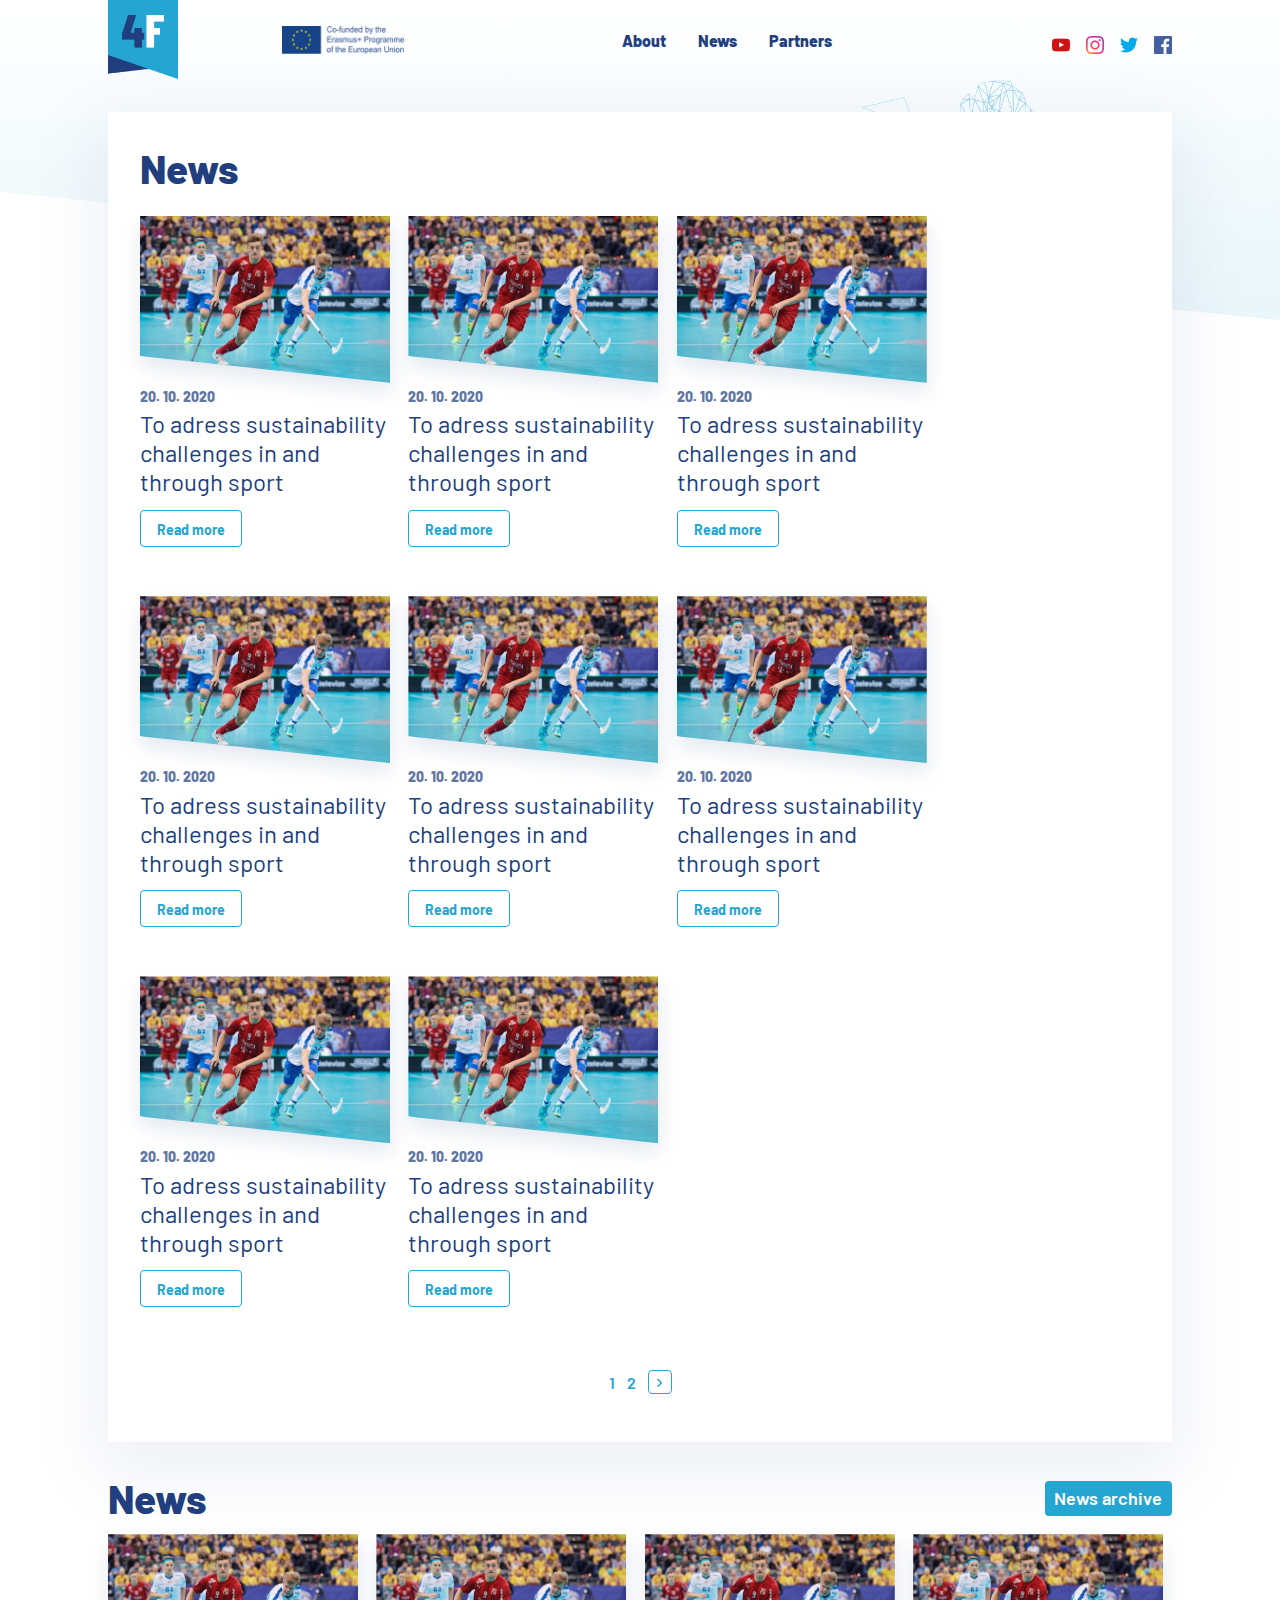
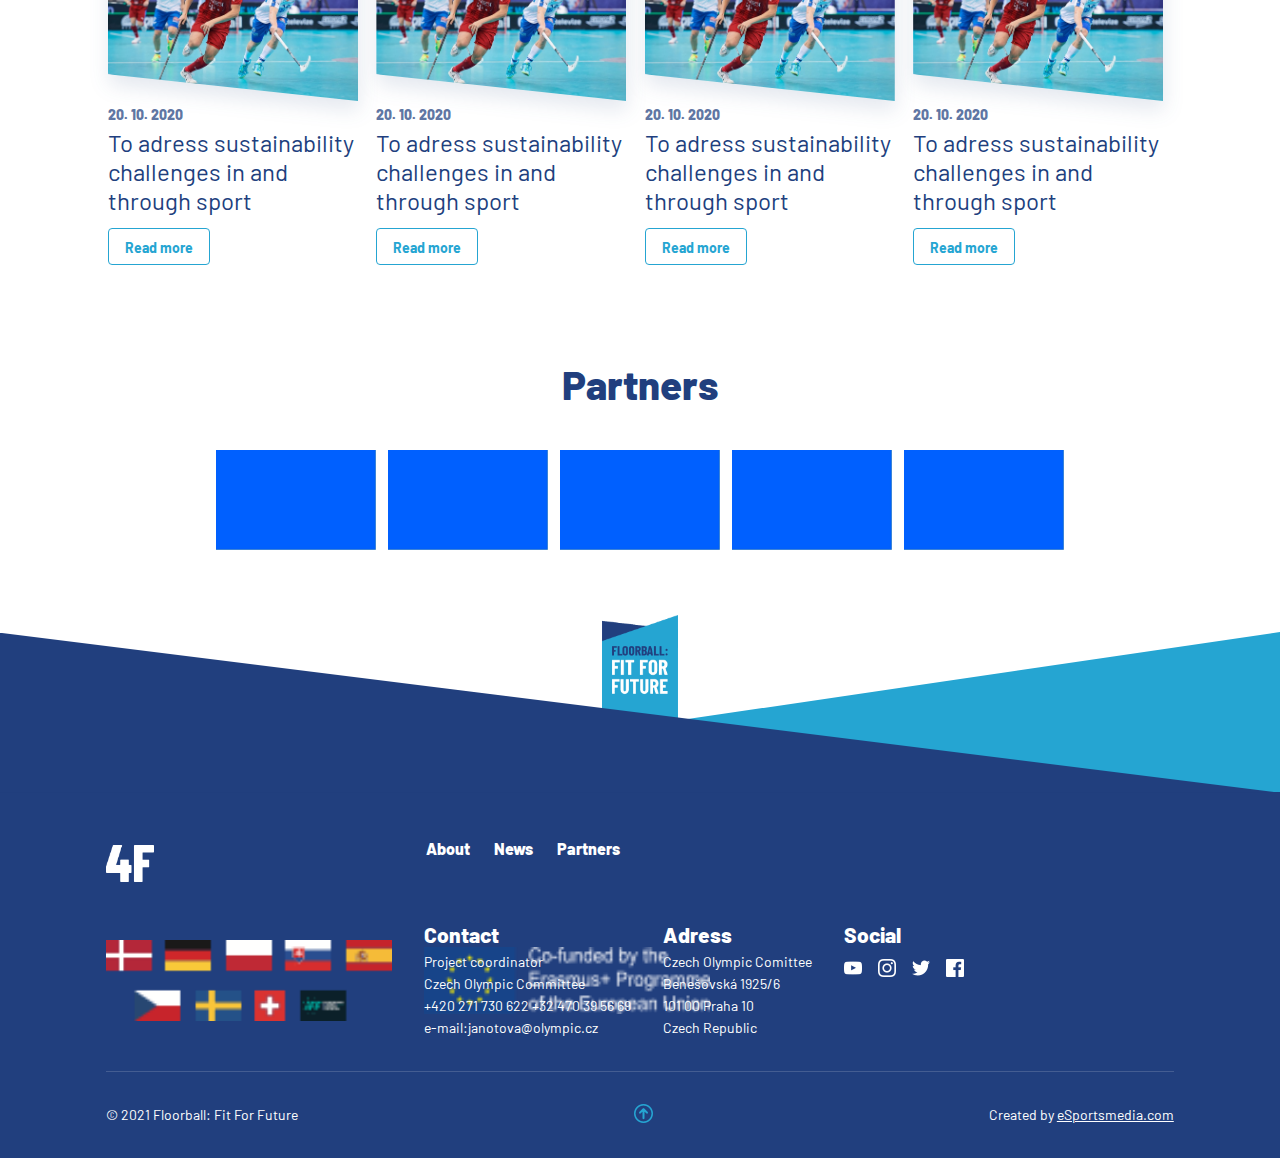
==== archive.html @ e1ddddab "Archive Page" ====
<!DOCTYPE html>
<html lang="en">
<head>
    <meta charset="UTF-8">
    <meta http-equiv="X-UA-Compatible" content="IE=edge">
    <meta name="viewport" content="width=device-width, initial-scale=1.0">
    <link rel="preconnect" href="https://fonts.googleapis.com">
    <link rel="preconnect" href="https://fonts.gstatic.com" crossorigin>
    <link href="https://fonts.googleapis.com/css2?family=Barlow:wght@400;700;800&display=swap" rel="stylesheet">
    <link rel="stylesheet" type="text/css" href="./css/style.css">
    <title>Florbal</title>
</head>
<body>
    <header class="header">
        <div class="logo_container">
            <a href="#">
                <img src="./images/logo.png" alt="logo">
            </a>
            <img src="./images/flags.png" alt="flags">
        </div>
        <div class="menu_container">
            <div class="eu_container">
                <img src="./images/ico-eu.png" srcset="./images/ico-eu@2x.png 2x, ./images/ico-eu@3x.png 3x" alt="eu">
                <img src="./images/flags.png" alt="flags">
            </div>
            <nav class="nav">
                <ul>
                    <li><a href="#">About</a></li>
                    <li><a href="#">News</a></li>
                    <li><a href="#">Partners</a></li>
                </ul>
            </nav>
            <div class="socialIcons_container">
                <a href="#">
                    <img src="./images/yt.png" alt="youtube-icon">
                </a>
                <a href="#">
                    <img src="./images/ig.png" alt="instagram-icon">
                </a>
                <a href="#">
                    <img src="./images/tw.png" alt="twitter-icon">
                </a>
                <a href="#">
                    <img src="./images/fb.png" alt="facebook-icon">
                </a>
            </div>
        </div>
        <div class="burger">
            <div></div>
            <div></div>
            <div></div>
        </div>
    </header>
    <div class="bg_rec article"></div>
    <img src="./images/group-20.png"
     srcset="./images/group-20@2x.png 2x,
             ./images/group-20@3x.png 3x"
     class="bg_figure">
    <main class="hp_main">
        <section class="news archive">
            <div class="news_header archive">
                <h1>News</h1>
            </div>
            <div class="news_container archive">
                <div class="news_article">
                    <div>
                        <img src="./images/news-img3.png" alt="">
                    </div>
                    <div>
                        <span>20. 10. 2020</span>
                        <h2>To adress sustainability challenges in and through sport</h2>
                        <a><span> Read more</span></a>
                    </div>
                    <a class="stretched_link" href="#"></a>
                </div>
                <div class="news_article">
                    <div>
                        <img src="./images/news-img3.png" alt="">
                    </div>
                    <div>
                        <span>20. 10. 2020</span>
                        <h2>To adress sustainability challenges in and through sport</h2>
                        <a><span> Read more</span></a>
                    </div>
                    <a class="stretched_link" href="#"></a>
                </div>
                <div class="news_article">
                    <div>
                        <img src="./images/news-img3.png" alt="">
                    </div>
                    <div>
                        <span>20. 10. 2020</span>
                        <h2>To adress sustainability challenges in and through sport</h2>
                        <a><span> Read more</span></a>
                    </div>
                    <a class="stretched_link" href="#"></a>
                </div>
                <div class="news_article">
                    <div>
                        <img src="./images/news-img3.png" alt="">
                    </div>
                    <div>
                        <span>20. 10. 2020</span>
                        <h2>To adress sustainability challenges in and through sport</h2>
                        <a><span> Read more</span></a>
                    </div>
                    <a class="stretched_link" href="#"></a>
                </div>
                <div class="news_article">
                    <div>
                        <img src="./images/news-img3.png" alt="">
                    </div>
                    <div>
                        <span>20. 10. 2020</span>
                        <h2>To adress sustainability challenges in and through sport</h2>
                        <a><span> Read more</span></a>
                    </div>
                    <a class="stretched_link" href="#"></a>
                </div>
                <div class="news_article">
                    <div>
                        <img src="./images/news-img3.png" alt="">
                    </div>
                    <div>
                        <span>20. 10. 2020</span>
                        <h2>To adress sustainability challenges in and through sport</h2>
                        <a><span> Read more</span></a>
                    </div>
                    <a class="stretched_link" href="#"></a>
                </div>
                <div class="news_article">
                    <div>
                        <img src="./images/news-img3.png" alt="">
                    </div>
                    <div>
                        <span>20. 10. 2020</span>
                        <h2>To adress sustainability challenges in and through sport</h2>
                        <a><span> Read more</span></a>
                    </div>
                    <a class="stretched_link" href="#"></a>
                </div>
                <div class="news_article">
                    <div>
                        <img src="./images/news-img3.png" alt="">
                    </div>
                    <div>
                        <span>20. 10. 2020</span>
                        <h2>To adress sustainability challenges in and through sport</h2>
                        <a><span>Read more</span></a>
                    </div>
                    <a class="stretched_link" href="#"></a>
                </div>
            </div>
            <div class="archive_btns_container">
                <a href="#">1</a>
                <a href="#">2</a>
                <a class="arrow" href="#">
                    <svg width="5" height="9" viewBox="0 0 7 11" fill="none" xmlns="http://www.w3.org/2000/svg">
                    <path d="M1.41 0L0 1.41L4.58 6L0 10.59L1.41 12L7.41 6L1.41 0Z" fill="#25A5D2"/>
                    </svg>
                </a>
            </div>
        </section>
        <section class="news">
            <div class="news_header">
                <h1>News</h1>
                <a href="#">News archive</a>
            </div>
            <div class="news_container">
                <div class="news_article">
                    <div>
                        <img src="./images/news-img3.png" alt="">
                    </div>
                    <div>
                        <span>20. 10. 2020</span>
                        <h2>To adress sustainability challenges in and through sport</h2>
                        <a><span>Read more</span> </a>
                    </div>
                    <a class="stretched_link" href="#"></a>
                </div>
                <div class="news_article">
                    <div>
                        <img src="./images/news-img3.png" alt="">
                    </div>
                    <div>
                        <span>20. 10. 2020</span>
                        <h2>To adress sustainability challenges in and through sport</h2>
                        <a><span>Read more</span> </a>
                    </div>
                    <a class="stretched_link" href="#"></a>
                </div>
                <div class="news_article">
                    <div>
                        <img src="./images/news-img3.png" alt="">
                    </div>
                    <div>
                        <span>20. 10. 2020</span>
                        <h2>To adress sustainability challenges in and through sport</h2>
                        <a><span>Read more</span> </a>
                    </div>
                    <a class="stretched_link" href="#"></a>
                </div>
                <div class="news_article">
                    <div>
                        <img src="./images/news-img3.png" alt="">
                    </div>
                    <div>
                        <span>20. 10. 2020</span>
                        <h2>To adress sustainability challenges in and through sport</h2>
                        <a><span>Read more</span> </a>
                    </div>
                    <a class="stretched_link" href="#"></a>
                </div>
            </div>
        </section>
        <section class="partners">
            <h1>Partners</h1>
            <div class="partners_container">
                <a href="#">
                    <img src="./images/partner.jpg" alt="">
                </a>
                <a href="#">
                    <img src="./images/partner.jpg" alt="">
                </a>
                <a href="#">
                    <img src="./images/partner.jpg" alt="">
                </a>
                <a href="#">
                    <img src="./images/partner.jpg" alt="">
                </a>
                <a href="#">
                    <img src="./images/partner.jpg" alt="">
                </a>
            </div>
        </section>
    </main>
    <footer class="footer">
        <img class="footer_bg_logo" src="./images/footer-bg-logo.png" alt="">
        <img class="footer_bg_img" src="./images/adobe-stock-319854971-copy.png" srcset="./images/adobe-stock-319854971-copy@2x.png 2x, ./images/adobe-stock-319854971-copy@3x.png 3x" alt="">
        <div class="footer_bg">
            <div class="triangle1"></div>
            <div class="triangle2"></div>
        </div>
        <div class="footer_container">
            <div class="footer_content">
                <div class="row1">
                    <div>
                        <img src="./images/footer-logo.png" alt="">
                    </div>
                    <ul>
                        <li><a href="#">About</a></li>
                        <li><a href="#">News</a></li>
                        <li><a href="#">Partners</a></li>
                    </ul>
                </div>
                <div class="row2">
                    <div>
                        <img src="./images/flags.png" alt="">
                        <img src="./images/ico-eu-white.png" alt="">
                    </div>
                    <div>
                        <h3>Contact</h3>
                        <span>Project coordinator <br> Czech Olympic Committee <br> +420 271 730 622 +32 470 39 56 69 <br> e-mail:janotova@olympic.cz</span>
                    </div>
                    <div>
                        <h3>Adress</h3>
                        <span>Czech Olympic Comittee <br> Benešovská 1925/6 <br> 101 00 Praha 10 <br> Czech Republic</span>
                    </div>
                    <div>
                        <h3>Social</h3>
                        <div>
                            <a href="#">
                                <img src="./images/yt-white.png" alt="">
                            </a>
                            <a href="#">
                                <img src="./images/ig-white.png" alt="">
                            </a>
                            <a href="#">
                                <img src="./images/tw-white.png" alt="">
                            </a>
                            <a href="#">
                                <img src="./images/fb-white.png" alt="">
                            </a>
                        </div>
                    </div>
                </div>
                <div class="row3">
                    <span>© 2021 Floorball: Fit For Future</span>
                    <button class="scroll_up_btn">
                        <img src="./images/scroll-up.png" alt="">
                    </button>
                    <span>Created by <a href="https://www.esportsmedia.com/" target="_blank">eSportsmedia.com</a></span>
                </div>
            </div>
        </div>
    </footer>

    <script src="./main.js"></script>
</body>
</html>
---- css/style.css ----
* {
  padding: 0;
  margin: 0;
  box-sizing: border-box;
}

html {
  scroll-behavior: smooth;
}

body {
  font-family: "Barlow", sans-serif;
}

h1 {
  font-size: 2.5rem;
  font-weight: 800;
}

h2 {
  font-size: 1.5rem;
  font-weight: 800;
}

h3 {
  font-size: 1.3125rem;
  font-weight: 800;
}

p {
  font-size: 1.125rem;
  line-height: 1.44;
}

span {
  font-size: 0.875rem;
  font-weight: 800;
}

a {
  text-decoration: none;
}

li {
  list-style: none;
}

img {
  max-width: 100%;
}

.bg_rec {
  width: 100%;
  height: 70vh;
  position: absolute;
  z-index: -10;
  top: 0;
  left: 0;
  background-image: linear-gradient(to bottom, #fff, #e9f6fa);
  clip-path: polygon(0 0, 100% 0, 100% 100%, 0 77%);
}
.bg_rec.article {
  clip-path: polygon(0 0, 100% 0, 100% 100%, 0 60%);
}

.bg_figure {
  display: none;
}

.stretched_link {
  position: absolute;
  inset: 0;
  width: 100%;
  height: 100%;
  z-index: 10;
}

@media only screen and (min-width: 1280px) {
  .bg_figure {
    display: block;
    position: absolute;
    left: 0;
    top: 5rem;
    height: 30rem;
    width: 100%;
    object-fit: contain;
    z-index: -1;
  }

  .bg_rec {
    height: 37rem;
  }
  .bg_rec.article {
    height: 20rem;
  }
}
@media only screen and (min-width: 1536px) {
  h1 {
    font-size: 3.75rem;
  }

  .bg_rec {
    height: 62rem;
  }
  .bg_rec.article {
    height: 30rem;
  }

  .bg_figure {
    height: 55rem;
    width: 90%;
  }
}
.header {
  display: flex;
  align-items: center;
  justify-content: space-between;
  height: 80px;
  padding: 0 0.75rem;
}

.logo_container {
  height: 100%;
  z-index: 30;
}
.logo_container img:nth-child(1) {
  height: 100%;
  transform: translateY(-1px);
  object-fit: contain;
}
.logo_container img:nth-child(2) {
  display: none;
}

.menu_container {
  z-index: 19;
  position: fixed;
  transform: translateX(100%);
  height: 100%;
  width: 15rem;
  background-image: linear-gradient(to bottom, #fff, #e9f6fa);
  top: 0;
  right: 0;
  display: flex;
  flex-direction: column;
  align-items: center;
  transition: transform 0.3s ease-in-out;
}
.menu_container.active {
  transform: translateX(0);
}
.menu_container .eu_container {
  display: flex;
  flex-direction: column;
  justify-content: center;
  flex: 0.4;
  gap: 2rem;
}
.menu_container .eu_container img {
  object-fit: contain;
}
.menu_container .nav {
  flex: 0.2;
}
.menu_container .nav ul {
  display: flex;
  flex-direction: column;
  gap: 1rem;
}
.menu_container .nav ul li {
  font-weight: 800;
}
.menu_container .nav ul li a {
  position: relative;
  color: #213f7e;
}
.menu_container .nav ul li a::after {
  content: "";
  background: #25a5d2;
  display: none;
  position: absolute;
  right: 0;
  bottom: 0;
  width: 0;
  height: 2px;
  transition: width 0.6s cubic-bezier(0.25, 1, 0.5, 1);
}
.menu_container .nav ul li a:hover {
  color: #25a5d2;
}
.menu_container .nav ul li a:hover::after {
  right: auto;
  width: 100%;
  left: 0;
}
.menu_container .socialIcons_container {
  flex: 0.4;
  display: flex;
  gap: 1rem;
}
.menu_container .socialIcons_container a {
  position: relative;
  height: 18px;
}
.menu_container .socialIcons_container a::after {
  content: "";
  display: none;
  position: absolute;
  right: 0;
  top: 0;
  width: 0;
  height: 2px;
  transition: width 0.6s cubic-bezier(0.25, 1, 0.5, 1);
}
.menu_container .socialIcons_container a:nth-child(1)::after {
  background: #FF0000;
}
.menu_container .socialIcons_container a:nth-child(2)::after {
  background: linear-gradient(to right, #fdf497 0%, #fdf497 5%, #fd5949 45%, #d6249f 60%, #285AEB 90%);
}
.menu_container .socialIcons_container a:nth-child(3)::after {
  background: #1DA1F2;
}
.menu_container .socialIcons_container a:nth-child(4)::after {
  background: #4267B2;
}
.menu_container .socialIcons_container a:hover::after {
  right: auto;
  width: 100%;
  left: 0;
}
.menu_container .socialIcons_container a img {
  object-fit: contain;
}

.burger {
  cursor: pointer;
  z-index: 20;
  padding: 0 0.75rem;
}
.burger div {
  width: 2rem;
  height: 0.25rem;
  background: #213f7e;
  border-radius: 0.75rem;
  transition: transform 0.2s ease-in;
}
.burger div:nth-child(2) {
  margin: 0.5rem 0;
}
.burger.active div:nth-child(1) {
  transform: rotate(45deg);
}
.burger.active div:nth-child(2) {
  display: none;
}
.burger.active div:nth-child(3) {
  transform: rotate(-45deg) translate(3px, -3px);
}

@media only screen and (min-width: 768px) {
  .header {
    width: 85%;
    margin: 0 auto;
  }

  .menu_container {
    width: 20rem;
  }
}
@media only screen and (min-width: 1280px) {
  .header {
    justify-content: unset;
  }

  .burger {
    display: none;
  }

  .menu_container {
    transform: translateX(0);
    position: unset;
    background: none;
    flex-direction: row;
    flex: 1;
    margin-left: 6.5rem;
  }
  .menu_container .eu_container {
    flex: 1;
    justify-content: flex-start;
  }
  .menu_container .eu_container img:nth-child(1) {
    width: max-content;
    max-height: 1.8rem;
  }
  .menu_container .eu_container img:nth-child(2) {
    display: none;
  }
  .menu_container .nav {
    flex: 1;
    display: flex;
    justify-content: center;
  }
  .menu_container .nav ul {
    flex-direction: row;
    gap: 2rem;
  }
  .menu_container .nav ul li a {
    padding-bottom: 0.3rem;
  }
  .menu_container .nav ul li a::after {
    display: block;
  }
  .menu_container .socialIcons_container {
    flex: 1;
    justify-content: flex-end;
  }
  .menu_container .socialIcons_container a {
    padding-top: 0.3rem;
  }
  .menu_container .socialIcons_container a::after {
    display: block;
  }
}
@media only screen and (min-width: 1536px) {
  .header {
    width: 80%;
    height: 9.375rem;
    transform: translateY(-2px);
  }

  .logo_container {
    display: flex;
    flex-direction: column;
    gap: 1.25rem;
  }
  .logo_container img:nth-child(1) {
    transform: translateY(-2px);
  }
  .logo_container img:nth-child(2) {
    display: block;
  }

  .nav ul {
    gap: 2.5rem;
  }

  .socialIcons_container {
    gap: 1.25rem;
  }
}
@media only screen and (min-width: 1920px) {
  .header {
    width: 75%;
  }
}
.hp_main {
  padding: 0 0.75rem;
  position: relative;
  z-index: 1;
}

.hp_hero, .hp_about {
  padding: 2rem 0;
  display: flex;
  flex-direction: column;
}

.hp_hero_content, .hp_about_content {
  margin-bottom: 2rem;
}
.hp_hero_content h3, .hp_about_content h3 {
  color: #25a5d2;
  margin-bottom: 0.75rem;
}
.hp_hero_content h1, .hp_about_content h1 {
  color: #213f7e;
  margin-bottom: 0.75rem;
}
.hp_hero_content p, .hp_about_content p {
  color: #6076a3;
  margin-bottom: 1.5rem;
}
.hp_hero_content a, .hp_about_content a {
  font-size: 1.125rem;
  font-weight: 600;
  color: white;
  padding: 0.4rem 0.6rem;
  background: #25a5d2;
  border-radius: 4px;
  transition: all 0.15s ease-in;
}
.hp_hero_content a:hover, .hp_about_content a:hover {
  box-shadow: rgba(149, 157, 165, 0.2) 0px 8px 24px;
  background: #0094ca;
}

.hp_hero_img_container {
  height: 14.7rem;
  width: 75%;
  margin: 0 auto;
}

.hp_hero_img_inner {
  height: 100%;
  width: 100%;
  display: flex;
  position: relative;
}
.hp_hero_img_inner > div {
  position: absolute;
  filter: drop-shadow(1px 10px 10px rgba(33, 63, 126, 0.18));
}
.hp_hero_img_inner > div img {
  object-fit: cover;
  height: 100%;
}
.hp_hero_img_inner > div:nth-child(1) {
  width: 75%;
  height: 100%;
  top: 0;
  left: 0;
}
.hp_hero_img_inner > div:nth-child(1) img {
  clip-path: polygon(0 0, 100% 0%, 100% 70%, 0% 100%);
}
.hp_hero_img_inner > div:nth-child(2) {
  width: 50%;
  height: 70%;
  right: 0;
  bottom: 0;
}
.hp_hero_img_inner > div:nth-child(2) img {
  clip-path: polygon(0 0, 100% 0, 100% 100%, 0 84%);
}

.hp_about_img_container {
  display: flex;
  justify-content: center;
}

.hp_about {
  flex-direction: column-reverse;
}

@media only screen and (min-width: 768px) {
  .hp_main {
    width: 85%;
    margin: 0 auto;
  }

  .hp_hero_img_container {
    width: 50%;
    height: 18rem;
  }

  .hp_about_img_container img {
    width: 70%;
  }
}
@media only screen and (min-width: 1024px) {
  .hp_hero_img_container {
    width: 35%;
  }

  .hp_about_img_container {
    flex: 0.5;
  }
  .hp_about_img_container img {
    width: 50%;
  }
}
@media only screen and (min-width: 1280px) {
  .hp_hero {
    flex-direction: row;
    height: 40rem;
  }

  .hp_about {
    flex-direction: row;
  }

  .hp_hero_content {
    transform: translateX(32%);
  }

  .hp_hero_content, .hp_about_content {
    flex: 0.5;
  }

  .hp_hero_img_container {
    flex: 0.5;
    height: 100%;
    display: flex;
    align-items: flex-end;
  }

  .hp_hero_img_inner {
    height: 55%;
    width: 60%;
    margin-left: auto;
  }

  .hp_about_img_container {
    flex: 0.5;
    margin-right: 3rem;
  }
  .hp_about_img_container img {
    width: 100%;
    height: 100%;
  }
}
@media only screen and (min-width: 1536px) {
  .hp_main {
    width: 80%;
  }

  .hp_hero {
    padding: 6.5rem 0;
    height: 64.5rem;
  }

  .hp_hero_img_inner {
    height: 50%;
    width: 65%;
  }

  .hp_about {
    padding-top: 0;
    padding-bottom: 6.5rem;
  }

  .hp_about_content {
    margin-left: 3rem;
  }

  .hp_hero_content, .hp_about_content {
    margin-bottom: 0;
  }
  .hp_hero_content h3, .hp_about_content h3 {
    margin-bottom: 1.25rem;
  }
  .hp_hero_content h1, .hp_about_content h1 {
    margin-bottom: 1.25rem;
  }
  .hp_hero_content p, .hp_about_content p {
    margin-bottom: 2.5rem;
  }
  .hp_hero_content a, .hp_about_content a {
    padding: 0.75rem 2rem;
  }
}
@media only screen and (min-width: 1920px) {
  .hp_main {
    width: 75%;
  }

  .hp_hero_img_inner {
    width: 70%;
    height: 55%;
  }

  .hp_hero_content h1, .hp_hero_content p {
    width: 72%;
  }
}
.news {
  margin: 2rem 0;
}
.news.archive {
  padding: 2rem;
  padding-bottom: 3rem;
}

.news_header {
  display: flex;
  align-items: center;
  justify-content: space-between;
  margin-bottom: 0.75rem;
}
.news_header.archive {
  margin-bottom: 1.5rem;
}
.news_header h1 {
  color: #213f7e;
}
.news_header a {
  font-size: 1.125rem;
  font-weight: 600;
  color: white;
  padding: 0.4rem 0.6rem;
  background: #25a5d2;
  border-radius: 4px;
  transition: all 0.15s ease-in;
}
.news_header a:hover {
  box-shadow: rgba(149, 157, 165, 0.2) 0px 8px 24px;
  background: #0094ca;
}

.news_container {
  display: flex;
  flex-direction: column;
}

.news_article {
  position: relative;
}
.news_article:hover > div:nth-child(2) a span {
  color: white;
}
.news_article:hover > div:nth-child(2) a::after {
  height: 100%;
}
.news_article:not(:last-child) {
  margin-bottom: 2.5rem;
}
.news_article > div:nth-child(1) {
  filter: drop-shadow(1px 10px 10px rgba(33, 63, 126, 0.12));
}
.news_article > div:nth-child(1) img {
  object-fit: cover;
  clip-path: polygon(0 0, 100% 0, 100% 100%, 0 84%);
}
.news_article > div:nth-child(2) span {
  color: #6076a3;
}
.news_article > div:nth-child(2) h2 {
  color: #213f7e;
  font-weight: 400;
  margin-top: 0.3rem;
  margin-bottom: 1.4rem;
}
.news_article > div:nth-child(2) a {
  border: 1px solid #25a5d2;
  border-radius: 4px;
  padding: 0.5rem 1rem;
  position: relative;
  overflow: hidden;
  position: relative;
}
.news_article > div:nth-child(2) a span {
  color: #25a5d2;
  font-weight: bold;
  transition: color 0.2s ease-in;
  position: relative;
  z-index: 2;
}
.news_article > div:nth-child(2) a::after {
  content: "";
  position: absolute;
  inset: 0;
  width: 100%;
  height: 0;
  background: #25a5d2;
  transition: height 0.2s ease-in;
  z-index: 1;
}

.archive_btns_container {
  display: flex;
  justify-content: center;
  align-items: center;
  padding-top: 2rem;
  gap: 0.75rem;
}
.archive_btns_container a {
  color: #25a5d2;
  font-weight: 600;
}
.archive_btns_container a.arrow {
  border: 1px solid #25a5d2;
  height: 1.5rem;
  width: 1.5rem;
  display: flex;
  justify-content: center;
  align-items: center;
  border-radius: 4px;
}
.archive_btns_container a.arrow:hover {
  border-width: 2px;
}
.archive_btns_container a:hover {
  text-decoration: underline;
}

@media only screen and (min-width: 768px) {
  .news.archive {
    background: white;
    box-shadow: 0 22px 64px 10px rgba(96, 118, 163, 0.11);
  }

  .news_container {
    width: 60%;
    margin: 0 auto;
  }
}
@media only screen and (min-width: 1024px) {
  .news_container {
    width: 100%;
    flex-direction: row;
    flex-wrap: wrap;
    gap: 1.15rem;
  }

  .news_article {
    width: 250px;
  }
}
@media only screen and (min-width: 1536px) {
  .news {
    margin-top: 0;
    margin-bottom: 6.5rem;
  }
  .news.archive {
    width: 68%;
    margin: 0 auto;
    margin-bottom: 6.5rem;
    padding: 3rem;
    padding-bottom: 3.75rem;
  }

  .news_container.archive {
    justify-content: center;
  }

  .news_header {
    margin-bottom: 1.25rem;
  }
  .news_header.archive {
    margin-bottom: 2.5rem;
    justify-content: center;
  }
  .news_header a {
    padding: 0.75rem 2rem;
  }

  .news_article {
    width: 340px;
  }
}
@media only screen and (min-width: 1920px) {
  .news_container {
    gap: 0;
    justify-content: space-between;
  }
  .news_container.archive {
    gap: 1.15rem;
    justify-content: center;
  }
}
.partners {
  padding: 2rem 0;
}
.partners h1 {
  color: #213f7e;
  margin-bottom: 0.75rem;
}

.partners_container {
  display: flex;
  justify-content: center;
  flex-wrap: wrap;
  gap: 0.75rem;
}
.partners_container a {
  transition: all 0.2s ease-in;
}
.partners_container a:hover {
  filter: drop-shadow(rgba(149, 157, 165, 0.2) 0px 8px 24px);
}
.partners_container a img {
  width: 10rem;
  height: 10rem;
  object-fit: contain;
}

@media only screen and (min-width: 1280px) {
  .partners h1 {
    text-align: center;
  }
}
@media only screen and (min-width: 1536px) {
  .partners {
    padding-top: 0;
    padding-bottom: 6.5rem;
  }
  .partners h1 {
    margin-bottom: 1.25rem;
  }

  .partners_container {
    gap: 2rem;
  }
}
.footer {
  color: white;
  position: relative;
  margin-top: 7rem;
}

.footer_bg_img {
  display: none;
}

.footer_bg {
  position: relative;
}
.footer_bg .triangle1 {
  width: 100%;
  height: 5rem;
  position: absolute;
  top: -4.9rem;
  left: 0;
  z-index: 2;
  background: #213f7e;
  clip-path: polygon(0 0, 0% 100%, 100% 100%);
}
.footer_bg .triangle2 {
  width: 75%;
  height: 5rem;
  position: absolute;
  top: -4.95rem;
  right: 0;
  z-index: 1;
  background: #25a5d2;
  clip-path: polygon(100% 0, 0% 100%, 100% 100%);
}

.footer_bg_logo {
  width: 8rem;
  height: 8rem;
  object-fit: contain;
  position: absolute;
  top: -8.5rem;
  left: 50%;
  transform: translateX(-50%);
}

.footer_container {
  padding: 2rem 0.75rem;
  padding-top: 3rem;
  z-index: 2;
  background: #213f7e;
}

.footer_content {
  position: relative;
}
.footer_content > div:not(:last-child) {
  margin-bottom: 2rem;
}
.footer_content span {
  line-height: 1.57;
}
.footer_content .row1 {
  display: flex;
}
.footer_content .row1 > div {
  flex: 0.3;
}
.footer_content .row1 > div img {
  width: 3rem;
  height: 3rem;
  object-fit: contain;
  align-self: flex-start;
  flex: 0.5;
}
.footer_content .row1 ul {
  flex: 0.7;
  display: flex;
}
.footer_content .row1 ul li {
  font-size: 1rem;
  font-weight: 800;
}
.footer_content .row1 ul li:not(:last-child) {
  margin-right: 1.5rem;
}
.footer_content .row1 ul li a {
  color: white;
  position: relative;
}
.footer_content .row1 ul li a::after {
  content: "";
  background: #25a5d2;
  display: none;
  position: absolute;
  right: 0;
  bottom: 0;
  width: 0;
  height: 2px;
  transition: width 0.6s cubic-bezier(0.25, 1, 0.5, 1);
}
.footer_content .row1 ul li a:hover {
  color: #25a5d2;
}
.footer_content .row1 ul li a:hover::after {
  right: auto;
  width: 100%;
  left: 0;
}
.footer_content .row2 {
  display: flex;
  flex-direction: column;
}
.footer_content .row2 > div:not(:last-child) {
  margin-bottom: 2rem;
}
.footer_content .row2 > div:nth-child(1) {
  display: flex;
}
.footer_content .row2 > div:nth-child(1) img {
  object-fit: contain;
}
.footer_content .row2 > div:nth-child(1) img:nth-child(1) {
  margin-right: 2rem;
}
.footer_content .row2 > div:nth-child(2) h3, .footer_content .row2 > div:nth-child(3) h3 {
  margin-bottom: 0.25rem;
}
.footer_content .row2 > div:nth-child(2) span, .footer_content .row2 > div:nth-child(3) span {
  font-weight: 400;
}
.footer_content .row2 > div:nth-child(4) h3 {
  margin-bottom: 0.75rem;
}
.footer_content .row2 > div:nth-child(4) > div {
  display: flex;
  align-items: center;
  gap: 1rem;
}
.footer_content .row2 > div:nth-child(4) > div a {
  position: relative;
}
.footer_content .row2 > div:nth-child(4) > div a::after {
  content: "";
  background: white;
  display: none;
  position: absolute;
  right: 0;
  bottom: 0;
  width: 0;
  height: 2px;
  transition: width 0.6s cubic-bezier(0.25, 1, 0.5, 1);
}
.footer_content .row2 > div:nth-child(4) > div a:hover {
  color: #25a5d2;
}
.footer_content .row2 > div:nth-child(4) > div a:hover::after {
  right: auto;
  width: 100%;
  left: 0;
}
.footer_content .row3 {
  display: flex;
  flex-wrap: wrap;
  gap: 0.5rem;
}
.footer_content .row3 span {
  font-weight: 400;
}
.footer_content .row3 span a {
  color: white;
  text-decoration: underline;
}
.footer_content .row3 button {
  display: none;
}

@media only screen and (min-width: 768px) {
  .footer_content {
    width: 85%;
    margin: 0 auto;
  }
  .footer_content .row2 {
    gap: 2rem;
    flex-direction: row;
    flex-wrap: wrap;
  }
  .footer_content .row2 > div:not(:last-child) {
    margin-bottom: 0;
  }
  .footer_content .row3 {
    padding-top: 2rem;
    border-top: solid 1px rgba(255, 255, 255, 0.16);
    justify-content: space-between;
    align-items: center;
  }
  .footer_content .row3 button {
    display: block;
    background: none;
    border: none;
    cursor: pointer;
    transition: transform 0.1s ease-in;
  }
  .footer_content .row3 button:hover {
    transform: scale(1.1);
  }
}
@media only screen and (min-width: 1024px) {
  .footer {
    margin-top: 9rem;
  }
}
@media only screen and (min-width: 1280px) {
  .footer {
    margin-top: 11rem;
  }

  .footer_bg_logo {
    top: -11rem;
  }

  .footer_bg .triangle1, .footer_bg .triangle2 {
    height: 10rem;
  }
  .footer_bg .triangle1 {
    top: -9.9rem;
  }
  .footer_bg .triangle2 {
    top: -9.95rem;
    width: 85%;
  }

  .footer_content .row1 ul li a {
    padding-bottom: 0.3rem;
  }
  .footer_content .row1 ul li a::after {
    display: block;
  }

  .footer_content .row2 > div:nth-child(4) > div a {
    padding-bottom: 0.2rem;
  }
  .footer_content .row2 > div:nth-child(4) > div a::after {
    display: block;
  }
}
@media only screen and (min-width: 1536px) {
  .footer {
    margin-top: 14.5rem;
  }

  .footer_bg_img {
    display: block;
    position: absolute;
    bottom: 0;
    right: 15%;
    object-fit: contain;
  }

  .footer_bg_logo {
    width: 7.25rem;
    height: 12rem;
    top: -14.5rem;
  }

  .footer_content {
    width: 80%;
  }
  .footer_content > div:not(:last-child) {
    margin-bottom: 4.5rem;
  }
  .footer_content .row1 > div {
    flex: 0.4;
  }
  .footer_content .row1 > div img {
    width: 5rem;
    height: 3.75rem;
  }
  .footer_content .row1 ul {
    flex: 0.6;
    gap: 1.25rem;
  }
  .footer_content .row2 {
    gap: 10rem;
  }
  .footer_content .row2 > div:nth-child(1) {
    flex-direction: column;
    gap: 2rem;
  }
}
@media only screen and (min-width: 1920px) {
  .footer_content {
    width: 75%;
  }

  .footer_bg_img {
    right: 17%;
  }
}
.article_main {
  padding: 0 0.75rem;
}

.article_container {
  margin: 2rem 0;
}

.article_img_container {
  filter: drop-shadow(1px 10px 10px rgba(33, 63, 126, 0.18));
}
.article_img_container img {
  object-fit: cover;
  clip-path: polygon(0 0, 100% 0, 100% 100%, 0 84%);
}

.article_content span {
  color: #6076a3;
}
.article_content h1 {
  color: #213f7e;
  margin: 0.75rem 0;
}
.article_content .anotace {
  color: #6076a3;
  font-size: 1.3rem;
  font-weight: 400;
  margin-bottom: 2rem;
}
.article_content p {
  color: #6076a3;
}
.article_content > p {
  margin-bottom: 2rem;
}
.article_content .typo_imgAndText {
  display: flex;
  flex-direction: column;
  align-items: center;
  margin-bottom: 2rem;
}
.article_content .typo_imgAndText > div:nth-child(1) {
  margin-bottom: 1.05rem;
  filter: drop-shadow(1px 10px 10px rgba(33, 63, 126, 0.18));
  width: 15rem;
}
.article_content .typo_imgAndText > div:nth-child(1) img {
  width: 100%;
  height: 12rem;
  object-fit: cover;
  clip-path: polygon(0 0, 100% 0, 100% 100%, 0 92%);
}
.article_content .quotation {
  margin-bottom: 2rem;
  padding-left: 1.5rem;
  border-left: 5px solid #25a5d2;
}
.article_content .quotation h2:nth-child(1) {
  color: #213f7e;
  margin-bottom: 0.75rem;
}
.article_content .quotation h2:nth-child(2) {
  color: #6076a3;
  font-weight: 400;
  line-height: 1.33;
}
.article_content .typo_list {
  margin-bottom: 2rem;
}
.article_content .typo_list h2 {
  color: #213f7e;
  margin-bottom: 0.75rem;
}
.article_content .typo_list ul li {
  font-size: 1.125rem;
  color: #6076a3;
}
.article_content .typo_list ul li:not(:last-child) {
  margin-bottom: 0.75rem;
}
.article_content .typo_list ul li img {
  margin-right: 0.75rem;
}

.article_share_container {
  width: max-content;
  margin: 0 auto;
}
.article_share_container h2 {
  color: #213f7e;
  margin-bottom: 0.75rem;
}
.article_share_container > div {
  display: flex;
  justify-content: space-between;
  align-items: center;
}
.article_share_container > div a {
  position: relative;
}
.article_share_container > div a::after {
  content: "";
  display: none;
  position: absolute;
  right: 0;
  bottom: 0;
  width: 0;
  height: 2px;
  transition: width 0.6s cubic-bezier(0.25, 1, 0.5, 1);
}
.article_share_container > div a:nth-child(1)::after {
  background: #1DA1F2;
}
.article_share_container > div a:nth-child(2)::after {
  background: #4267B2;
}
.article_share_container > div a:hover::after {
  right: auto;
  width: 100%;
  left: 0;
}
.article_share_container > div a img {
  object-fit: contain;
}

@media only screen and (min-width: 768px) {
  .article_main {
    width: 85%;
    margin: 0 auto;
  }

  .article_container {
    background: white;
    box-shadow: 0 22px 64px 10px rgba(96, 118, 163, 0.11);
  }

  .article_content {
    padding: 0 2rem;
    padding-bottom: 2rem;
  }
}
@media only screen and (min-width: 1024px) {
  .article_container {
    width: 675px;
    margin: 2rem auto;
  }
}
@media only screen and (min-width: 1280px) {
  .article_share_container > div a {
    padding-bottom: 0.3rem;
  }
  .article_share_container > div a::after {
    display: block;
  }
}
@media only screen and (min-width: 1536px) {
  .article_main {
    width: 80%;
  }

  .article_container {
    width: 775px;
    margin: 6.5rem auto;
    margin-top: 1.1rem;
  }

  .article_img_container {
    height: 570px;
  }
  .article_img_container img {
    height: 100%;
    width: 100%;
  }

  .article_content {
    padding: 0 3rem;
    padding-bottom: 3rem;
  }
  .article_content h1 {
    margin-bottom: 1.25rem;
  }
  .article_content .anotace {
    font-size: 1.5rem;
    line-height: 1.58;
    margin-bottom: 2.25rem;
  }
  .article_content > p {
    margin-bottom: 3rem;
  }
  .article_content .typo_imgAndText {
    gap: 1.8rem;
  }
  .article_content .typo_imgAndText.left {
    flex-direction: row;
  }
  .article_content .typo_imgAndText.right {
    flex-direction: row-reverse;
  }
  .article_content .typo_imgAndText > div:nth-child(1) {
    margin-bottom: 0;
    flex: 0.25;
    width: 9.5rem;
  }
  .article_content .typo_imgAndText > div:nth-child(1) img {
    width: 100%;
    height: 13rem;
  }
  .article_content .typo_imgAndText p {
    flex: 0.75;
  }

  .article_share_container {
    margin: 6.5rem auto;
    margin-top: 0;
  }
}
@media only screen and (min-width: 1920px) {
  .article_main {
    width: 75%;
  }

  .article_container {
    width: 940px;
  }

  .article_content .typo_imgAndText > div:nth-child(1) {
    flex: 0.2;
  }
  .article_content .typo_imgAndText p {
    flex: 0.8;
  }
}
.text_main {
  padding: 0 0.75rem;
}

.text_container {
  margin: 2rem 0;
}

.text_content h1 {
  color: #213f7e;
  margin-bottom: 1.5rem;
}
.text_content .anotace {
  color: #6076a3;
  font-size: 1.3rem;
  font-weight: 400;
  margin-bottom: 2rem;
}
.text_content p {
  color: #6076a3;
}
.text_content > p {
  margin-bottom: 2rem;
}
.text_content .typo_imgAndText {
  display: flex;
  flex-direction: column;
  align-items: center;
  margin-bottom: 2rem;
}
.text_content .typo_imgAndText > div:nth-child(1) {
  margin-bottom: 1.05rem;
  filter: drop-shadow(1px 10px 10px rgba(33, 63, 126, 0.18));
  width: 15rem;
}
.text_content .typo_imgAndText > div:nth-child(1) img {
  width: 100%;
  height: 12rem;
  object-fit: cover;
  clip-path: polygon(0 0, 100% 0, 100% 100%, 0 92%);
}
.text_content .quotation {
  margin-bottom: 2rem;
  padding-left: 1.5rem;
  border-left: 5px solid #25a5d2;
}
.text_content .quotation h2:nth-child(1) {
  color: #213f7e;
  margin-bottom: 0.75rem;
}
.text_content .quotation h2:nth-child(2) {
  color: #6076a3;
  font-weight: 400;
  line-height: 1.33;
}
.text_content .typo_list {
  margin-bottom: 2rem;
}
.text_content .typo_list h2 {
  color: #213f7e;
  margin-bottom: 0.75rem;
}
.text_content .typo_list ul li {
  font-size: 1.125rem;
  color: #6076a3;
}
.text_content .typo_list ul li:not(:last-child) {
  margin-bottom: 0.75rem;
}
.text_content .typo_list ul li img {
  margin-right: 0.75rem;
}

.text_share_container {
  width: max-content;
  margin: 0 auto;
}
.text_share_container h2 {
  color: #213f7e;
  margin-bottom: 0.75rem;
}
.text_share_container > div {
  display: flex;
  justify-content: space-between;
  align-items: center;
}
.text_share_container > div a {
  position: relative;
}
.text_share_container > div a::after {
  content: "";
  display: none;
  position: absolute;
  right: 0;
  bottom: 0;
  width: 0;
  height: 2px;
  transition: width 0.6s cubic-bezier(0.25, 1, 0.5, 1);
}
.text_share_container > div a:nth-child(1)::after {
  background: #1DA1F2;
}
.text_share_container > div a:nth-child(2)::after {
  background: #4267B2;
}
.text_share_container > div a:hover::after {
  right: auto;
  width: 100%;
  left: 0;
}
.text_share_container > div a img {
  object-fit: contain;
}

@media only screen and (min-width: 768px) {
  .text_main {
    width: 85%;
    margin: 0 auto;
  }

  .text_container {
    background: white;
    box-shadow: 0 22px 64px 10px rgba(96, 118, 163, 0.11);
  }

  .text_content {
    padding: 2rem;
  }
}
@media only screen and (min-width: 1024px) {
  .text_container {
    width: 675px;
    margin: 2rem auto;
  }
}
@media only screen and (min-width: 1280px) {
  .text_share_container > div a {
    padding-bottom: 0.3rem;
  }
  .text_share_container > div a::after {
    display: block;
  }
}
@media only screen and (min-width: 1536px) {
  .text_main {
    width: 80%;
  }

  .text_container {
    width: 775px;
    margin: 6.5rem auto;
    margin-top: 1.1rem;
  }

  .text_content {
    padding: 3rem;
  }
  .text_content h1 {
    margin-bottom: 2.5rem;
  }
  .text_content .anotace {
    font-size: 1.5rem;
    line-height: 1.58;
    margin-bottom: 2.25rem;
  }
  .text_content > p {
    margin-bottom: 3rem;
  }
  .text_content .typo_imgAndText {
    gap: 1.8rem;
  }
  .text_content .typo_imgAndText.left {
    flex-direction: row;
  }
  .text_content .typo_imgAndText.right {
    flex-direction: row-reverse;
  }
  .text_content .typo_imgAndText > div:nth-child(1) {
    margin-bottom: 0;
    flex: 0.25;
    width: 9.5rem;
  }
  .text_content .typo_imgAndText > div:nth-child(1) img {
    width: 100%;
    height: 13rem;
  }
  .text_content .typo_imgAndText p {
    flex: 0.75;
  }

  .text_share_container {
    margin: 6.5rem auto;
    margin-top: 0;
  }
}
@media only screen and (min-width: 1920px) {
  .text_main {
    width: 75%;
  }

  .text_container {
    width: 940px;
  }

  .text_content .typo_imgAndText > div:nth-child(1) {
    flex: 0.2;
  }
  .text_content .typo_imgAndText p {
    flex: 0.8;
  }
}

/*# sourceMappingURL=style.css.map */
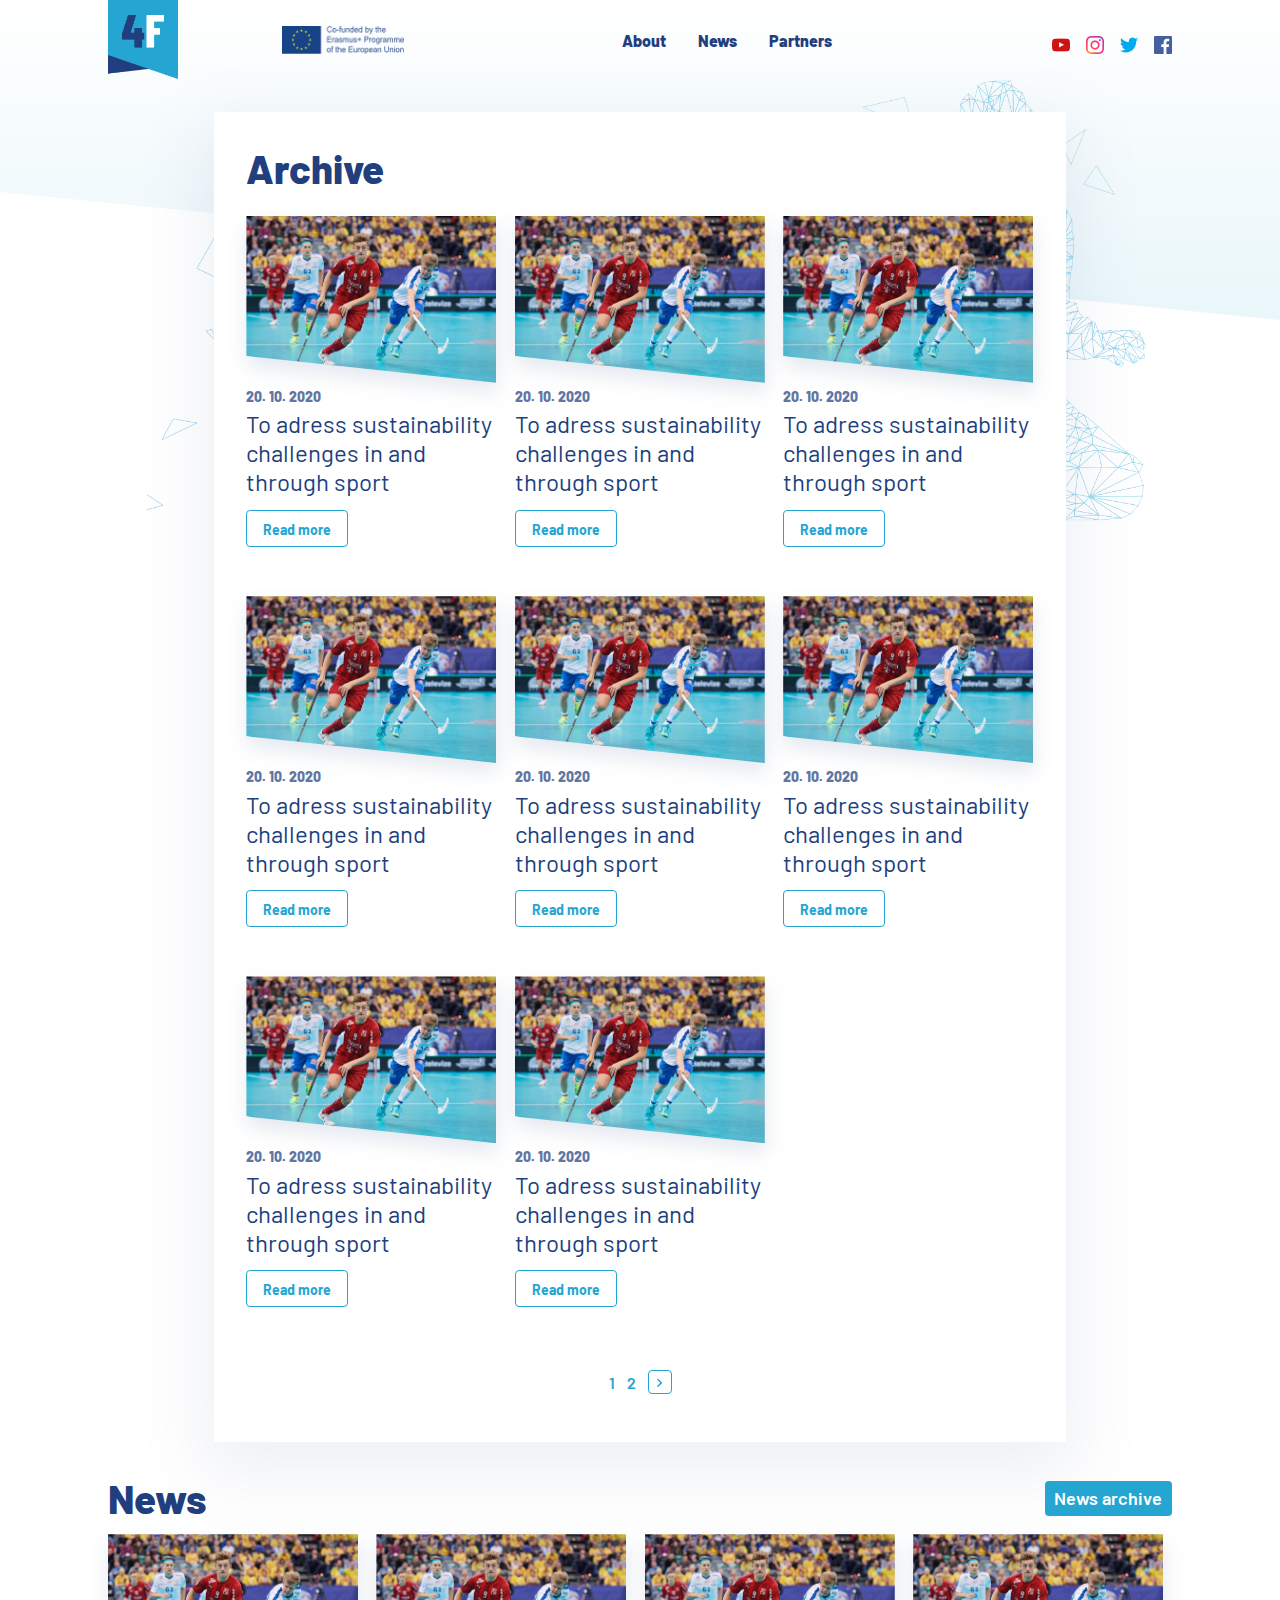
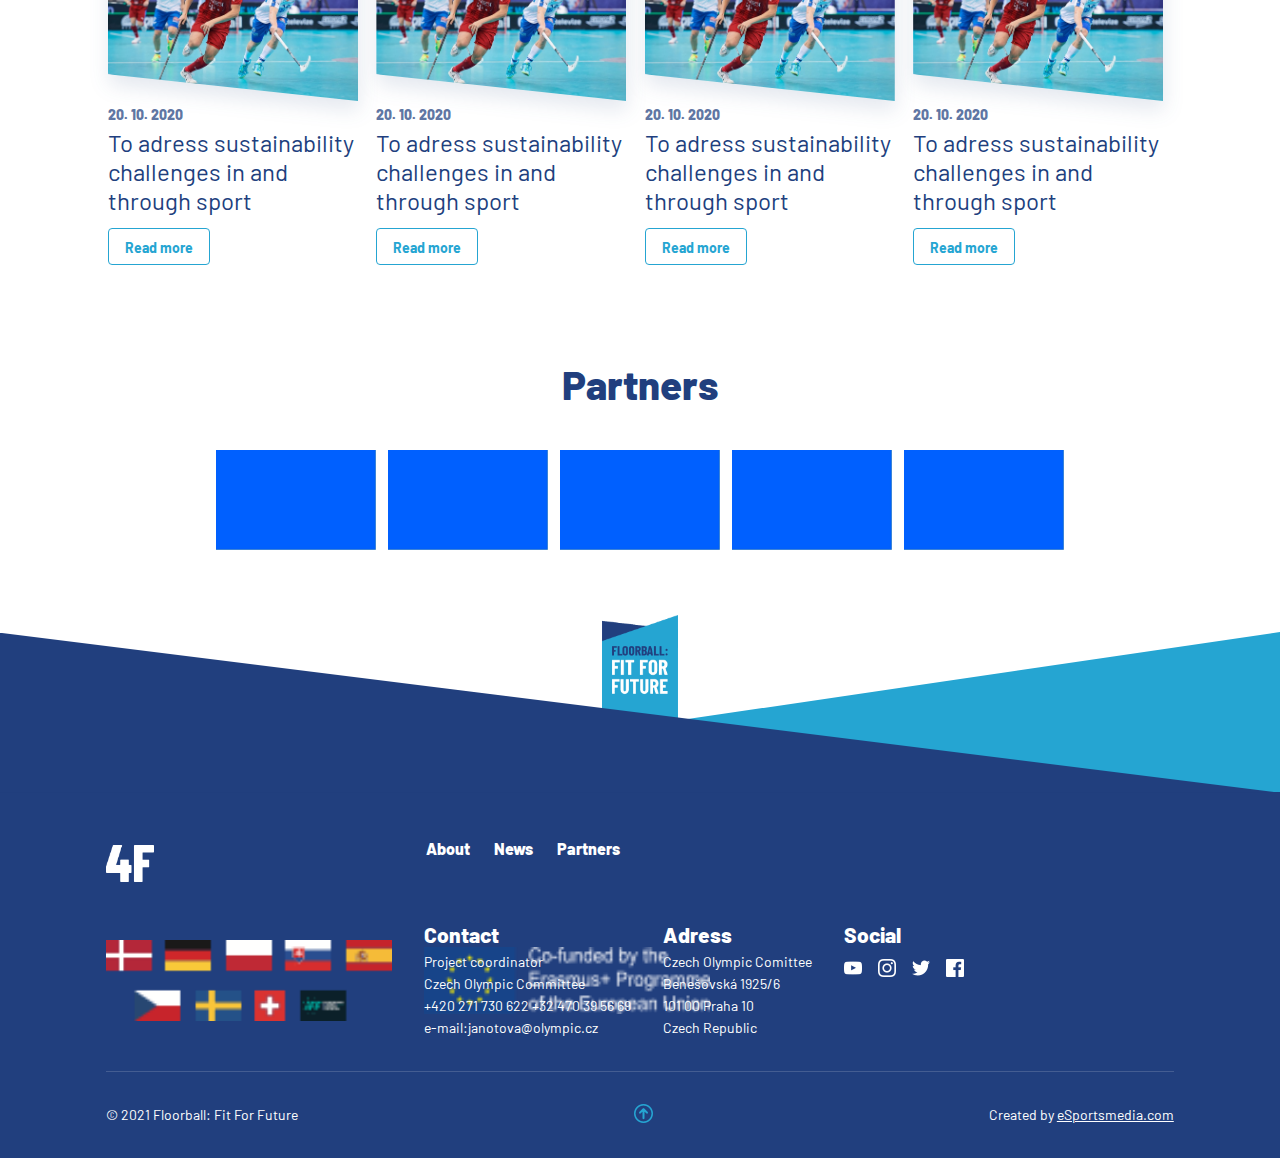
==== commit 55a3a49c: "Archive Page" ====
--- a/archive.html
+++ b/archive.html
@@ -59,7 +59,7 @@
     <main class="hp_main">
         <section class="news archive">
             <div class="news_header archive">
-                <h1>News</h1>
+                <h1>Archive</h1>
             </div>
             <div class="news_container archive">
                 <div class="news_article">
--- a/css/style.css
+++ b/css/style.css
@@ -566,10 +566,10 @@
 }
 .news {
   margin: 2rem 0;
+  margin-top: 0;
 }
 .news.archive {
-  padding: 2rem;
-  padding-bottom: 3rem;
+  margin-top: 2rem;
 }
 
 .news_header {
@@ -688,6 +688,8 @@
   .news.archive {
     background: white;
     box-shadow: 0 22px 64px 10px rgba(96, 118, 163, 0.11);
+    padding: 2rem;
+    padding-bottom: 3rem;
   }
 
   .news_container {
@@ -696,6 +698,11 @@
   }
 }
 @media only screen and (min-width: 1024px) {
+  .news.archive {
+    width: 75%;
+    margin: 2rem auto;
+  }
+
   .news_container {
     width: 100%;
     flex-direction: row;
@@ -707,9 +714,13 @@
     width: 250px;
   }
 }
+@media only screen and (min-width: 1280px) {
+  .news.archive {
+    width: 80%;
+  }
+}
 @media only screen and (min-width: 1536px) {
   .news {
-    margin-top: 0;
     margin-bottom: 6.5rem;
   }
   .news.archive {
